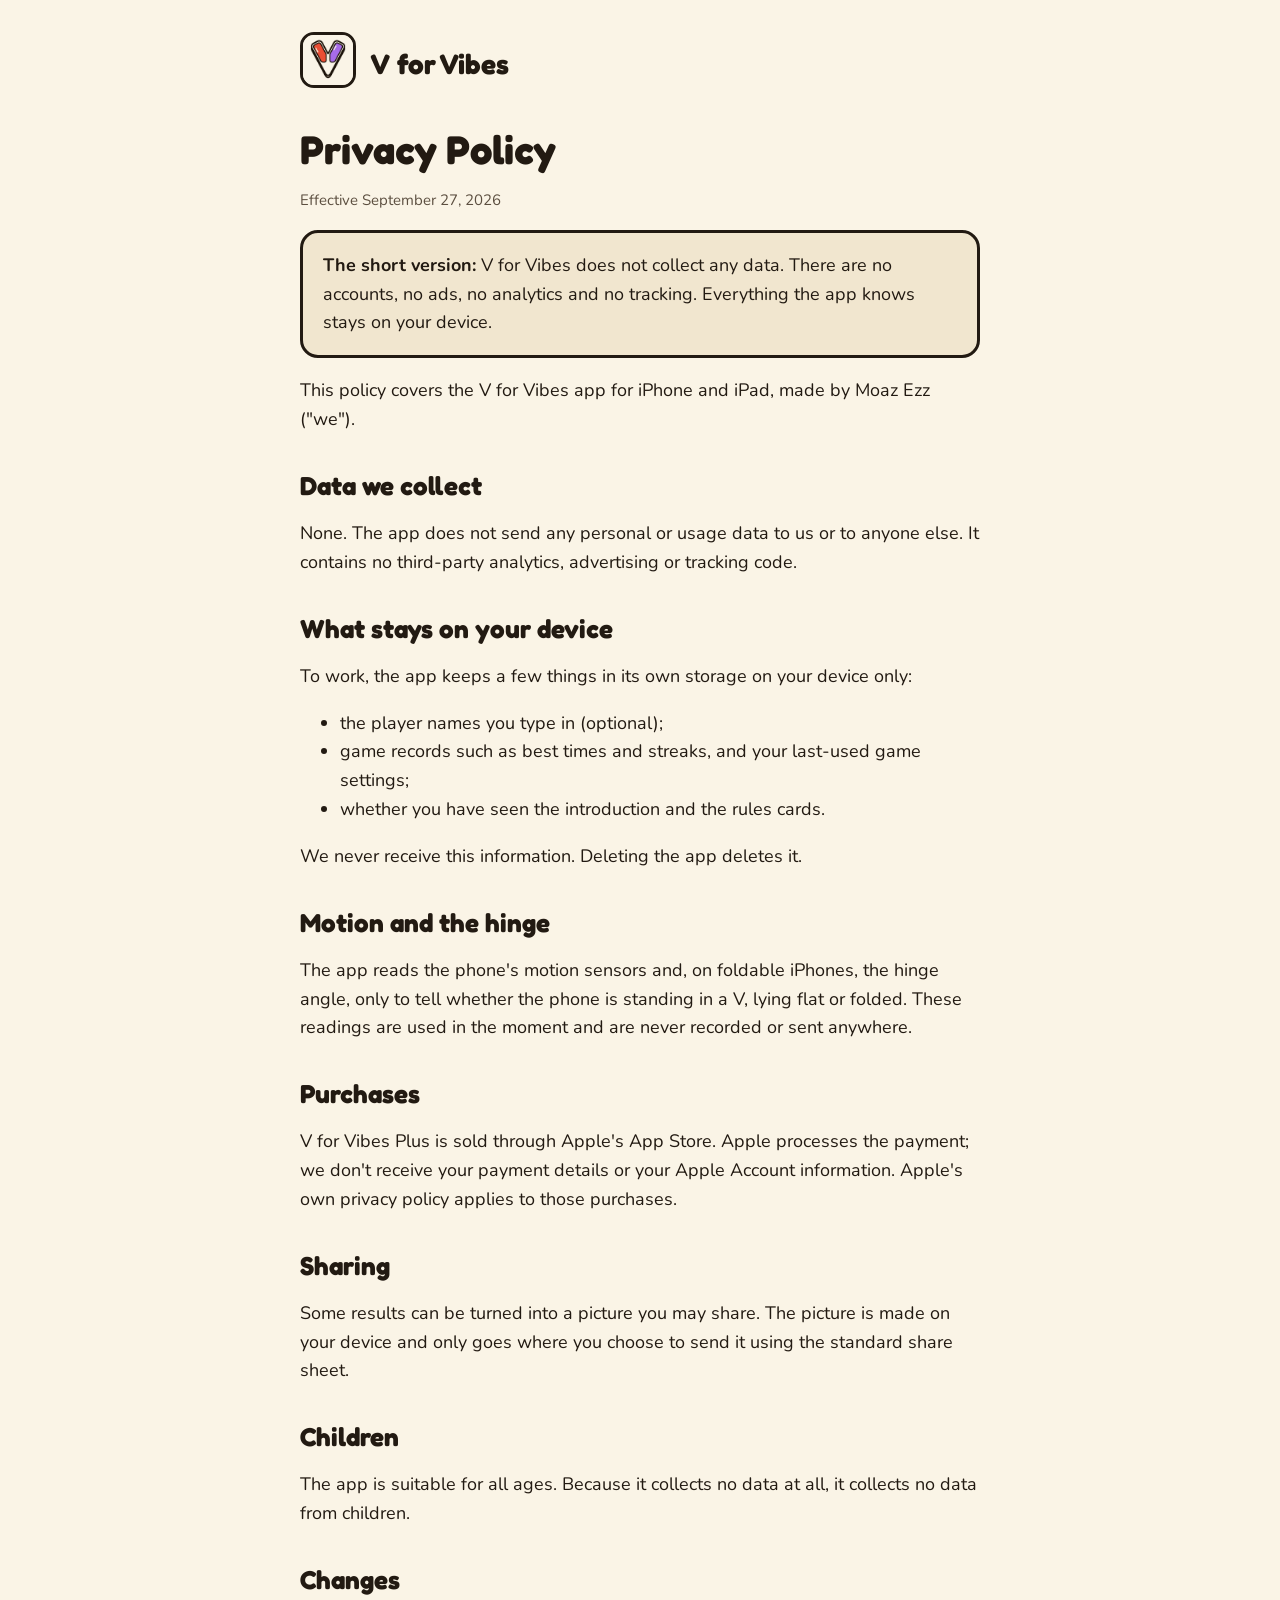
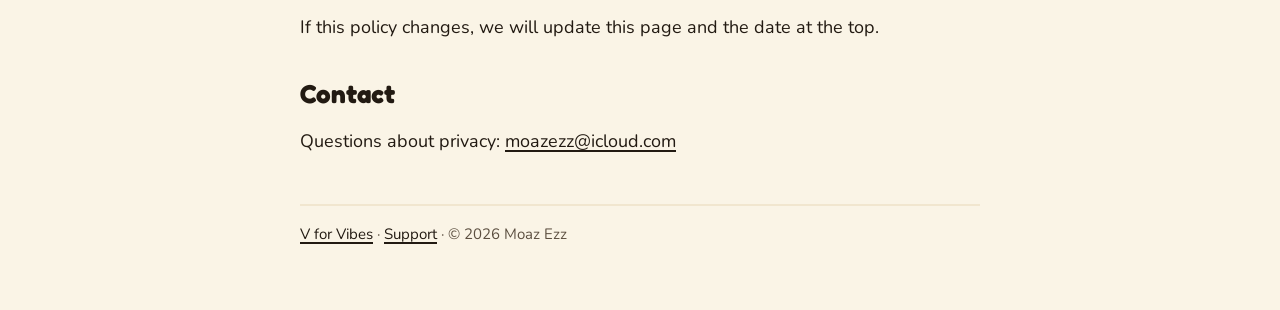
==== privacy.html @ 6b3d6f0d "Add V for Vibes support and privacy pages" ====
<!doctype html>
<html lang="en">
<head>
  <meta charset="utf-8">
  <meta name="viewport" content="width=device-width, initial-scale=1">
  <title>Privacy Policy · V for Vibes</title>
  <link rel="icon" href="icon.png">
  <link rel="preconnect" href="https://fonts.googleapis.com">
  <link rel="preconnect" href="https://fonts.gstatic.com" crossorigin>
  <link href="https://fonts.googleapis.com/css2?family=Fredoka:wght@700&family=Nunito:wght@600;800&display=swap" rel="stylesheet">
  <link rel="stylesheet" href="style.css">
</head>
<body>
<main>
  <header>
    <a href="./"><img src="icon.png" alt=""></a>
    <a href="./" class="name">V for Vibes</a>
  </header>

  <h1>Privacy Policy</h1>
  <p class="updated">Effective September 27, 2026</p>

  <div class="card">
    <strong>The short version:</strong> V for Vibes does not collect any data. There are no
    accounts, no ads, no analytics and no tracking. Everything the app knows stays on your device.
  </div>

  <p>This policy covers the V for Vibes app for iPhone and iPad, made by Moaz Ezz ("we").</p>

  <h2>Data we collect</h2>
  <p>None. The app does not send any personal or usage data to us or to anyone else. It contains no
    third-party analytics, advertising or tracking code.</p>

  <h2>What stays on your device</h2>
  <p>To work, the app keeps a few things in its own storage on your device only:</p>
  <ul>
    <li>the player names you type in (optional);</li>
    <li>game records such as best times and streaks, and your last-used game settings;</li>
    <li>whether you have seen the introduction and the rules cards.</li>
  </ul>
  <p>We never receive this information. Deleting the app deletes it.</p>

  <h2>Motion and the hinge</h2>
  <p>The app reads the phone's motion sensors and, on foldable iPhones, the hinge angle, only to
    tell whether the phone is standing in a V, lying flat or folded. These readings are used in the
    moment and are never recorded or sent anywhere.</p>

  <h2>Purchases</h2>
  <p>V for Vibes Plus is sold through Apple's App Store. Apple processes the payment; we don't
    receive your payment details or your Apple Account information. Apple's own privacy policy
    applies to those purchases.</p>

  <h2>Sharing</h2>
  <p>Some results can be turned into a picture you may share. The picture is made on your device
    and only goes where you choose to send it using the standard share sheet.</p>

  <h2>Children</h2>
  <p>The app is suitable for all ages. Because it collects no data at all, it collects no data
    from children.</p>

  <h2>Changes</h2>
  <p>If this policy changes, we will update this page and the date at the top.</p>

  <h2>Contact</h2>
  <p>Questions about privacy: <a href="mailto:moazezz@icloud.com">moazezz@icloud.com</a></p>

  <footer><a href="./">V for Vibes</a> · <a href="support.html">Support</a> · © 2026 Moaz Ezz</footer>
</main>
</body>
</html>
---- style.css ----
/* V for Vibes — Bright Arcade (docs/FLOWS.md §9): paper, ink, one accent per game. */
:root {
  --paper: #FAF4E6;
  --paper-deep: #F1E6CF;
  --ink: #221A12;
  --ink-soft: #5C4F40;
  --vault: #F7B32B;
  --vault-down: #C68A15;
  --quickdraw: #E94F37;
  --sketch: #4FA3E3;
  --decoy: #A66BE8;
}

* { box-sizing: border-box; }

body {
  margin: 0;
  background: var(--paper);
  color: var(--ink);
  font: 18px/1.6 "Nunito", system-ui, -apple-system, sans-serif;
}

main { max-width: 720px; margin: 0 auto; padding: 32px 20px 64px; }

header { display: flex; align-items: center; gap: 14px; margin-bottom: 28px; }
header img { width: 56px; height: 56px; border-radius: 14px; border: 3px solid var(--ink); }
header a { color: inherit; text-decoration: none; }
header .name { font: 700 28px/1 "Fredoka", system-ui, sans-serif; }

h1, h2, h3 { font-family: "Fredoka", system-ui, sans-serif; line-height: 1.2; }
h1 { font-size: 40px; margin: 8px 0 12px; }
h2 { font-size: 26px; margin: 36px 0 8px; }
h3 { font-size: 20px; margin: 24px 0 4px; }

a { color: var(--ink); text-decoration-thickness: 2px; text-underline-offset: 3px; }

.lede { font-size: 21px; color: var(--ink-soft); }
.updated { color: var(--ink-soft); font-size: 15px; }

.card {
  background: var(--paper-deep);
  border: 3px solid var(--ink);
  border-radius: 18px;
  padding: 18px 20px;
  margin: 18px 0;
}

.games { display: grid; grid-template-columns: repeat(auto-fit, minmax(150px, 1fr)); gap: 12px; margin: 20px 0; }
.game {
  border: 3px solid var(--ink);
  border-radius: 16px;
  padding: 14px;
  box-shadow: 0 5px 0 var(--ink);
}
.game b { display: block; font: 700 20px/1.2 "Fredoka", system-ui, sans-serif; }
.game span { font-size: 15px; }
.vault { background: var(--vault); }
.quickdraw { background: var(--quickdraw); }
.sketch { background: var(--sketch); }
.decoy { background: var(--decoy); }

.button {
  display: inline-block;
  background: var(--vault);
  border: 3px solid var(--ink);
  border-radius: 999px;
  padding: 10px 22px;
  font: 700 18px/1.2 "Fredoka", system-ui, sans-serif;
  text-decoration: none;
  box-shadow: 0 5px 0 var(--vault-down);
}

nav { display: flex; flex-wrap: wrap; gap: 12px; margin: 24px 0; }

footer { margin-top: 48px; padding-top: 16px; border-top: 2px solid var(--paper-deep); color: var(--ink-soft); font-size: 15px; }
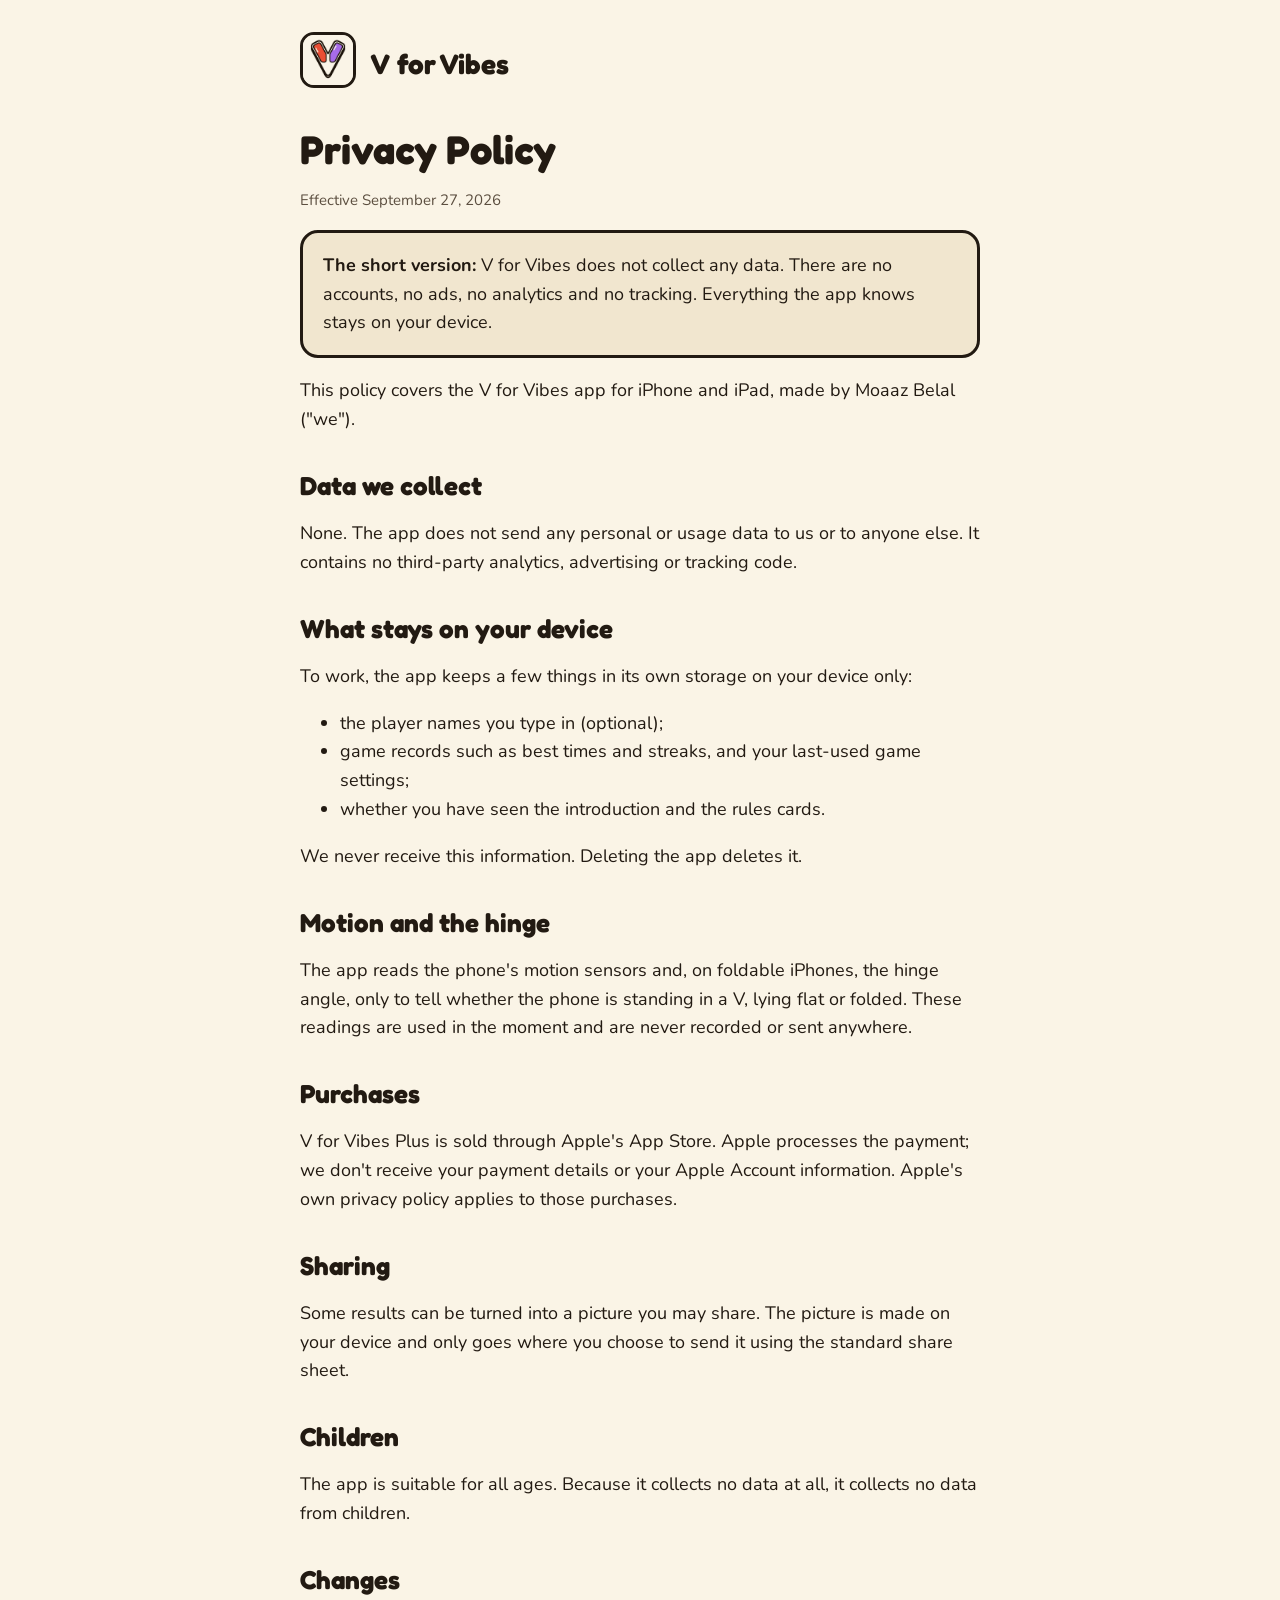
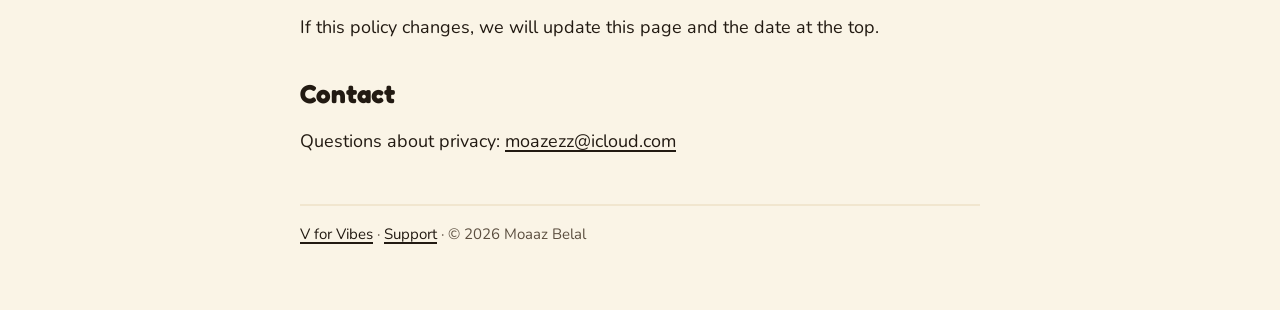
==== commit d70c03a9: "Update the developer's legal name to Moaaz Belal" ====
--- a/privacy.html
+++ b/privacy.html
@@ -25,7 +25,7 @@
     accounts, no ads, no analytics and no tracking. Everything the app knows stays on your device.
   </div>
 
-  <p>This policy covers the V for Vibes app for iPhone and iPad, made by Moaz Ezz ("we").</p>
+  <p>This policy covers the V for Vibes app for iPhone and iPad, made by Moaaz Belal ("we").</p>
 
   <h2>Data we collect</h2>
   <p>None. The app does not send any personal or usage data to us or to anyone else. It contains no
@@ -64,7 +64,7 @@
   <h2>Contact</h2>
   <p>Questions about privacy: <a href="mailto:moazezz@icloud.com">moazezz@icloud.com</a></p>
 
-  <footer><a href="./">V for Vibes</a> · <a href="support.html">Support</a> · © 2026 Moaz Ezz</footer>
+  <footer><a href="./">V for Vibes</a> · <a href="support.html">Support</a> · © 2026 Moaaz Belal</footer>
 </main>
 </body>
 </html>
